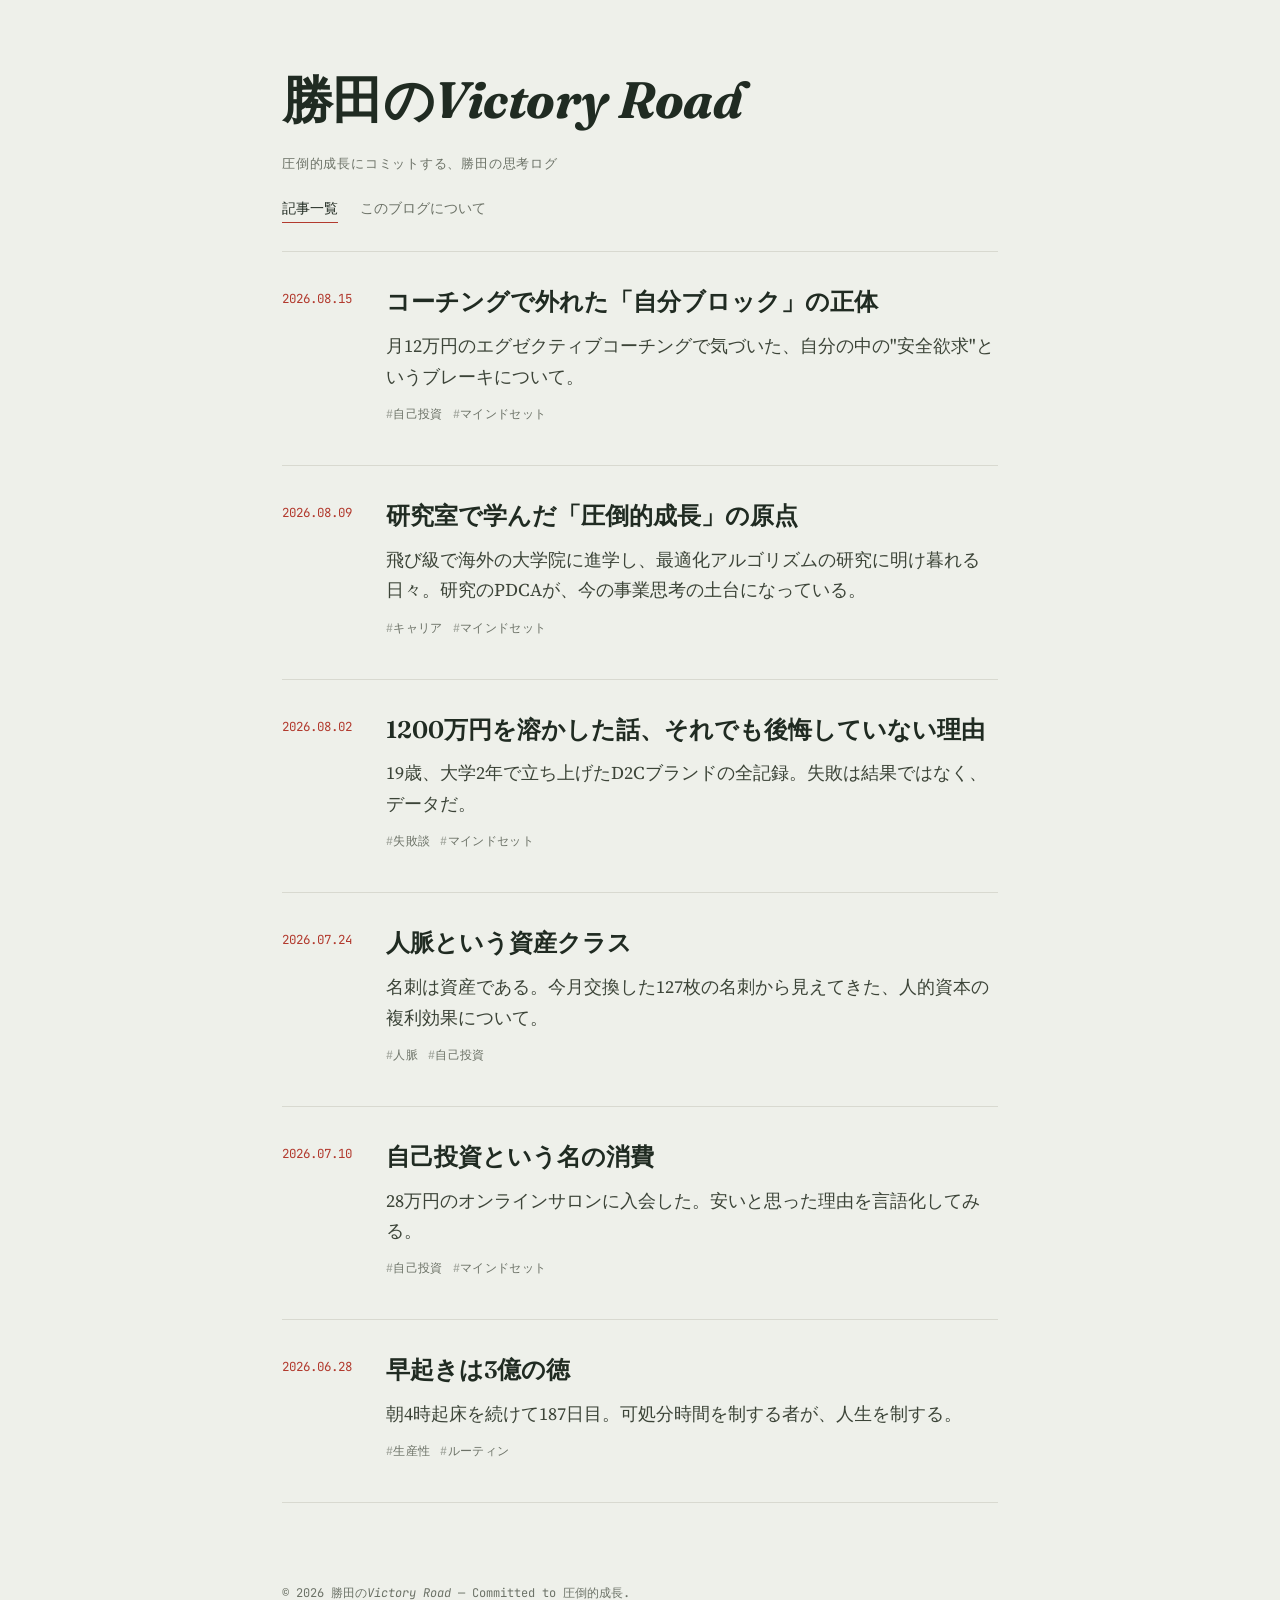
==== index.html @ 78a722af "Add files via upload" ====
<!DOCTYPE html>
<html lang="ja">
<head>
<meta charset="UTF-8">
<meta name="viewport" content="width=device-width, initial-scale=1.0">
<title>勝田のVictory Road</title>
<link rel="stylesheet" href="style.css">
</head>
<body>

<header class="site-header">
  <a href="index.html" class="site-title">勝田の<i>Victory Road</i></a>
  <p class="site-tagline">圧倒的成長にコミットする、勝田の思考ログ</p>
  <nav class="site-nav">
    <a href="index.html" aria-current="page">記事一覧</a>
    <a href="about.html">このブログについて</a>
  </nav>
</header>

<main class="notebook">
  <hr class="notebook-rule">
  <ul class="entries">

    <li class="entry">
      <span class="entry-date">2026.08.15</span>
      <div>
        <h2 class="entry-title"><a href="posts/post-6.html">コーチングで外れた「自分ブロック」の正体</a></h2>
        <p class="entry-excerpt">月12万円のエグゼクティブコーチングで気づいた、自分の中の"安全欲求"というブレーキについて。</p>
        <p class="entry-tags"><span>自己投資</span><span>マインドセット</span></p>
      </div>
    </li>

    <li class="entry">
      <span class="entry-date">2026.08.09</span>
      <div>
        <h2 class="entry-title"><a href="posts/post-5.html">研究室で学んだ「圧倒的成長」の原点</a></h2>
        <p class="entry-excerpt">飛び級で海外の大学院に進学し、最適化アルゴリズムの研究に明け暮れる日々。研究のPDCAが、今の事業思考の土台になっている。</p>
        <p class="entry-tags"><span>キャリア</span><span>マインドセット</span></p>
      </div>
    </li>

    <li class="entry">
      <span class="entry-date">2026.08.02</span>
      <div>
        <h2 class="entry-title"><a href="posts/post-4.html">1200万円を溶かした話、それでも後悔していない理由</a></h2>
        <p class="entry-excerpt">19歳、大学2年で立ち上げたD2Cブランドの全記録。失敗は結果ではなく、データだ。</p>
        <p class="entry-tags"><span>失敗談</span><span>マインドセット</span></p>
      </div>
    </li>

    <li class="entry">
      <span class="entry-date">2026.07.24</span>
      <div>
        <h2 class="entry-title"><a href="posts/post-3.html">人脈という資産クラス</a></h2>
        <p class="entry-excerpt">名刺は資産である。今月交換した127枚の名刺から見えてきた、人的資本の複利効果について。</p>
        <p class="entry-tags"><span>人脈</span><span>自己投資</span></p>
      </div>
    </li>

    <li class="entry">
      <span class="entry-date">2026.07.10</span>
      <div>
        <h2 class="entry-title"><a href="posts/post-2.html">自己投資という名の消費</a></h2>
        <p class="entry-excerpt">28万円のオンラインサロンに入会した。安いと思った理由を言語化してみる。</p>
        <p class="entry-tags"><span>自己投資</span><span>マインドセット</span></p>
      </div>
    </li>

    <li class="entry">
      <span class="entry-date">2026.06.28</span>
      <div>
        <h2 class="entry-title"><a href="posts/post-1.html">早起きは3億の徳</a></h2>
        <p class="entry-excerpt">朝4時起床を続けて187日目。可処分時間を制する者が、人生を制する。</p>
        <p class="entry-tags"><span>生産性</span><span>ルーティン</span></p>
      </div>
    </li>

  </ul>
</main>

<footer class="site-footer">
  © 2026 勝田の<i>Victory Road</i> — Committed to 圧倒的成長.
</footer>

</body>
</html>
---- style.css ----
/* =========================================================
   ノート・マージナリア — a reporter's-notebook journal theme
   ========================================================= */

@import url('https://fonts.googleapis.com/css2?family=Fraunces:opsz,wght@9..144,400;9..144,600;9..144,700&family=Source+Serif+4:ital,wght@0,400;0,600;1,400&family=JetBrains+Mono:wght@400;500&display=swap');

:root {
  --bg: #eef0ea;
  --surface: #f8f8f4;
  --ink: #202b22;
  --muted: #6c7267;
  --rule: #b23a2e;
  --rule-faint: rgba(178, 58, 46, 0.28);
  --line: #d8d9d0;

  --display: "Fraunces", Georgia, serif;
  --body: "Source Serif 4", Georgia, serif;
  --mono: "JetBrains Mono", "Courier New", monospace;

  --content-width: 680px;
  --margin-col: 84px;
}

* { box-sizing: border-box; }

html { scroll-behavior: smooth; }

@media (prefers-reduced-motion: reduce) {
  html { scroll-behavior: auto; }
  * { animation-duration: 0.01ms !important; transition-duration: 0.01ms !important; }
}

body {
  margin: 0;
  background: var(--bg);
  color: var(--ink);
  font-family: var(--body);
  font-size: 18px;
  line-height: 1.7;
  -webkit-font-smoothing: antialiased;
}

a { color: inherit; }
a:focus-visible, button:focus-visible { outline: 2px solid var(--rule); outline-offset: 3px; }

/* ---------- site header ---------- */

.site-header {
  max-width: calc(var(--content-width) + var(--margin-col));
  margin: 0 auto;
  padding: 56px 24px 28px;
}

.site-title {
  font-family: var(--display);
  font-weight: 700;
  font-optical-sizing: auto;
  font-size: clamp(2.2rem, 5vw, 3.2rem);
  letter-spacing: -0.01em;
  margin: 0;
  text-decoration: none;
  display: inline-block;
  color: var(--ink);
}

.site-tagline {
  margin: 10px 0 0;
  color: var(--muted);
  font-family: var(--mono);
  font-size: 0.82rem;
  letter-spacing: 0.06em;
  text-transform: uppercase;
}

.site-nav {
  margin-top: 22px;
  display: flex;
  gap: 22px;
  font-family: var(--mono);
  font-size: 0.85rem;
}

.site-nav a {
  text-decoration: none;
  color: var(--muted);
  border-bottom: 1px solid transparent;
  padding-bottom: 2px;
}

.site-nav a:hover, .site-nav a[aria-current="page"] {
  color: var(--ink);
  border-bottom-color: var(--rule);
}

/* ---------- notebook column (signature element) ---------- */

.notebook {
  max-width: calc(var(--content-width) + var(--margin-col));
  margin: 0 auto 80px;
  padding: 0 24px;
}

.notebook-rule {
  border: none;
  border-top: 1px solid var(--line);
  margin: 0 0 8px;
}

/* ---------- post list (index) ---------- */

.entries {
  list-style: none;
  margin: 24px 0 0;
  padding: 0;
}

.entry {
  display: grid;
  grid-template-columns: var(--margin-col) 1fr;
  column-gap: 20px;
  padding: 30px 0;
  border-bottom: 1px solid var(--line);
}

.entry:first-child { padding-top: 6px; }

.entry-date {
  font-family: var(--mono);
  font-size: 0.78rem;
  color: var(--rule);
  padding-top: 6px;
  white-space: nowrap;
}

.entry-title {
  font-family: var(--display);
  font-weight: 600;
  font-size: 1.5rem;
  margin: 0 0 8px;
}

.entry-title a {
  text-decoration: none;
  background-image: linear-gradient(var(--rule-faint), var(--rule-faint));
  background-repeat: no-repeat;
  background-size: 0% 2px;
  background-position: 0 100%;
  transition: background-size 0.25s ease;
}

.entry-title a:hover { background-size: 100% 2px; }

.entry-excerpt {
  margin: 0 0 10px;
  color: #3c4438;
}

.entry-tags {
  font-family: var(--mono);
  font-size: 0.72rem;
  color: var(--muted);
  letter-spacing: 0.03em;
}

.entry-tags span::before { content: "#"; opacity: 0.6; }
.entry-tags span { margin-right: 10px; }

/* ---------- single post ---------- */

.post {
  display: grid;
  grid-template-columns: var(--margin-col) 1fr;
  column-gap: 20px;
}

.post-margin {
  padding-top: 8px;
  font-family: var(--mono);
  font-size: 0.75rem;
  color: var(--rule);
  writing-mode: horizontal-tb;
}

.post-body { min-width: 0; }

.post-eyebrow {
  font-family: var(--mono);
  font-size: 0.78rem;
  color: var(--rule);
  margin-bottom: 10px;
}

.post-title {
  font-family: var(--display);
  font-weight: 700;
  font-size: clamp(1.9rem, 4vw, 2.6rem);
  line-height: 1.2;
  margin: 0 0 18px;
}

.post-body p { margin: 0 0 1.3em; }
.post-body h2 {
  font-family: var(--display);
  font-weight: 600;
  font-size: 1.35rem;
  margin: 2em 0 0.7em;
}
.post-body blockquote {
  margin: 1.6em 0;
  padding: 4px 0 4px 20px;
  border-left: 3px solid var(--rule);
  color: var(--muted);
  font-style: italic;
}

.back-link {
  display: inline-block;
  margin-top: 40px;
  font-family: var(--mono);
  font-size: 0.85rem;
  color: var(--muted);
  text-decoration: none;
  border-bottom: 1px solid var(--line);
}
.back-link:hover { color: var(--ink); border-bottom-color: var(--rule); }

/* ---------- about page ---------- */

.about-body { max-width: var(--content-width); }
.about-body p { margin: 0 0 1.3em; }

/* ---------- footer ---------- */

.site-footer {
  max-width: calc(var(--content-width) + var(--margin-col));
  margin: 0 auto;
  padding: 0 24px 60px;
  font-family: var(--mono);
  font-size: 0.75rem;
  color: var(--muted);
}

/* ---------- responsive ---------- */

@media (max-width: 560px) {
  :root { --margin-col: 56px; }
  body { font-size: 16.5px; }
  .entry, .post { grid-template-columns: 48px 1fr; column-gap: 12px; }
  .entry-date { font-size: 0.68rem; }
}
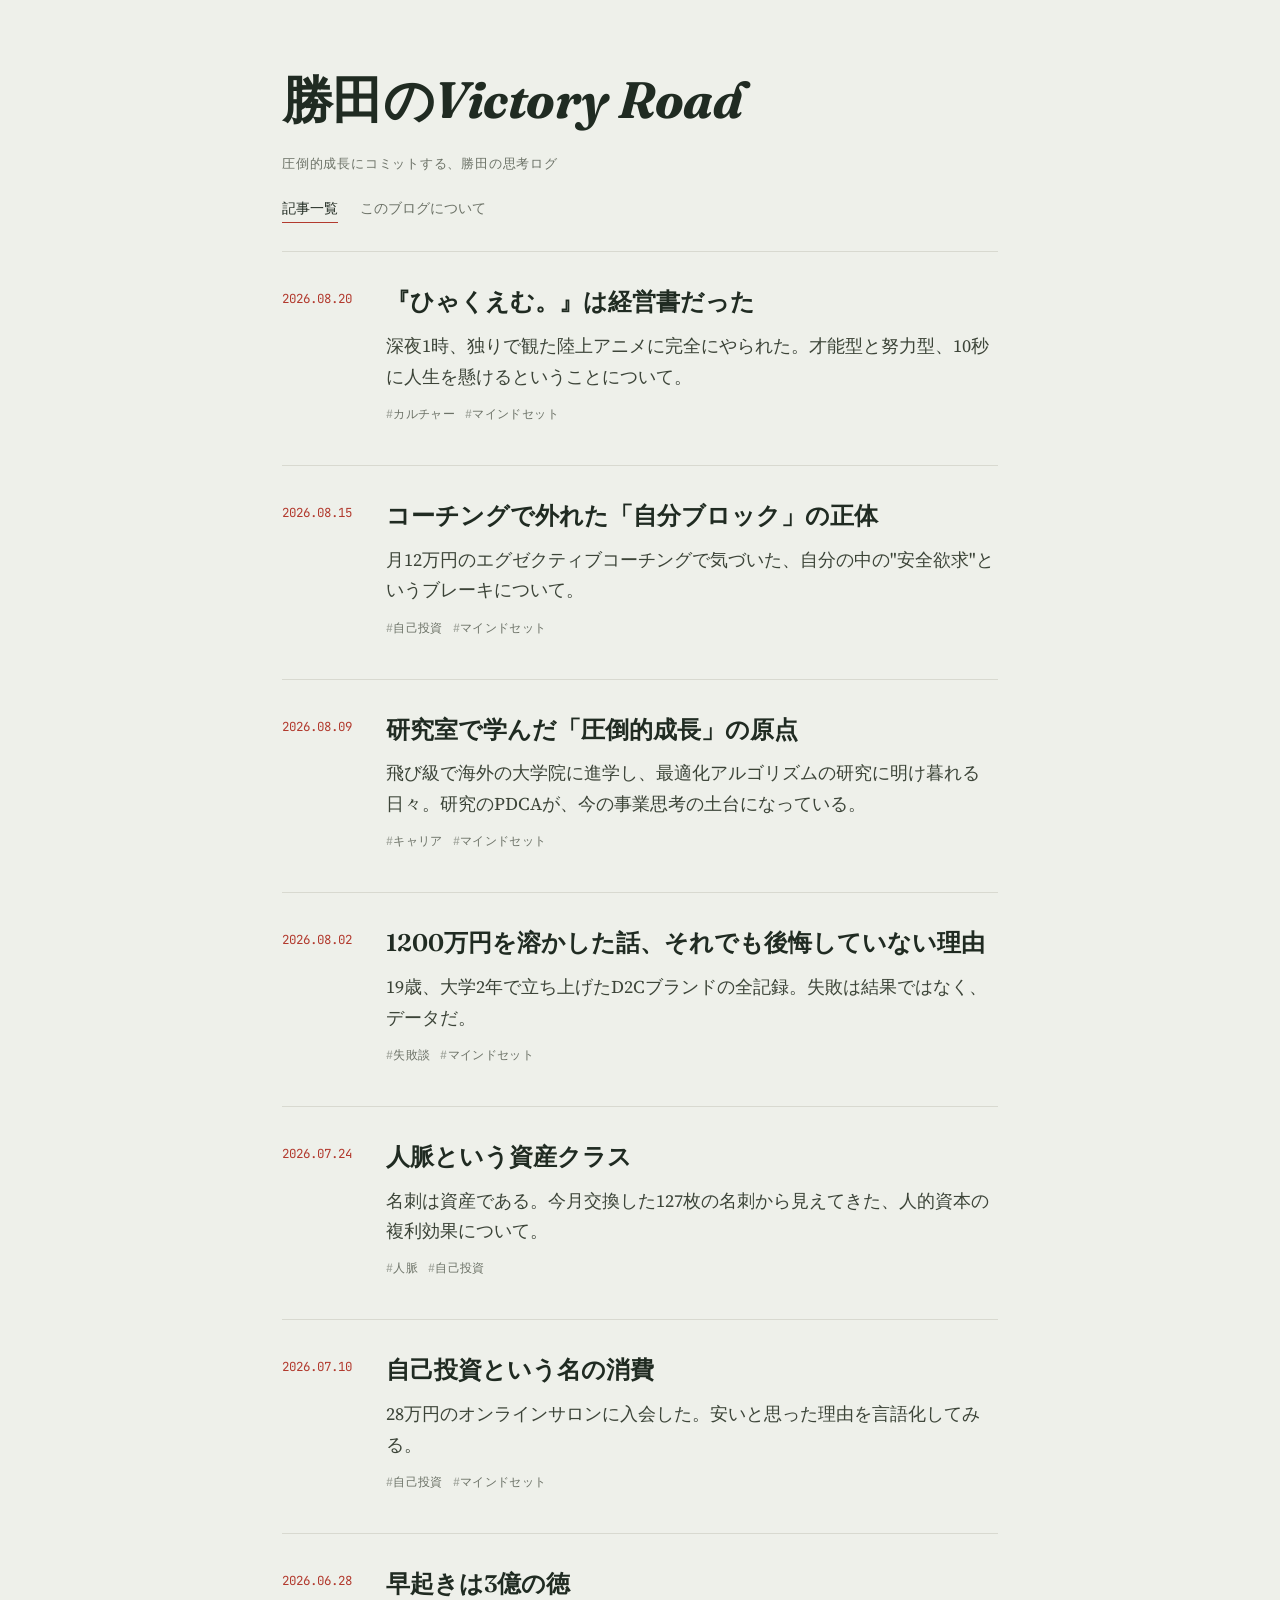
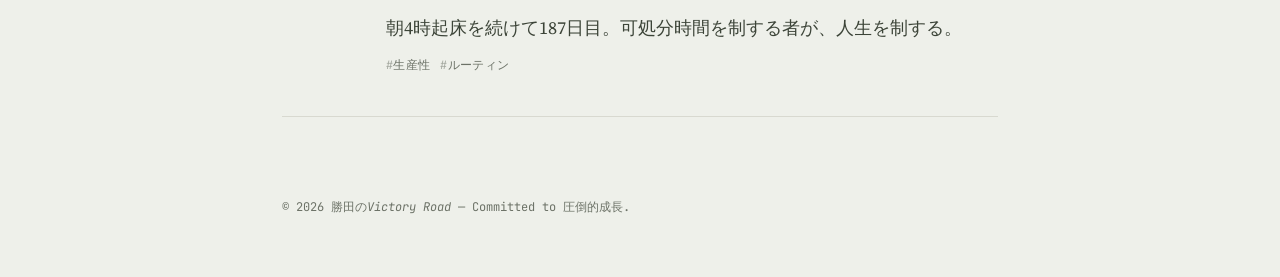
==== commit 5a1f03d2: "Add files via upload" ====
--- a/index.html
+++ b/index.html
@@ -20,6 +20,15 @@
 <main class="notebook">
   <hr class="notebook-rule">
   <ul class="entries">
+
+    <li class="entry">
+      <span class="entry-date">2026.08.20</span>
+      <div>
+        <h2 class="entry-title"><a href="posts/post-7.html">『ひゃくえむ。』は経営書だった</a></h2>
+        <p class="entry-excerpt">深夜1時、独りで観た陸上アニメに完全にやられた。才能型と努力型、10秒に人生を懸けるということについて。</p>
+        <p class="entry-tags"><span>カルチャー</span><span>マインドセット</span></p>
+      </div>
+    </li>
 
     <li class="entry">
       <span class="entry-date">2026.08.15</span>
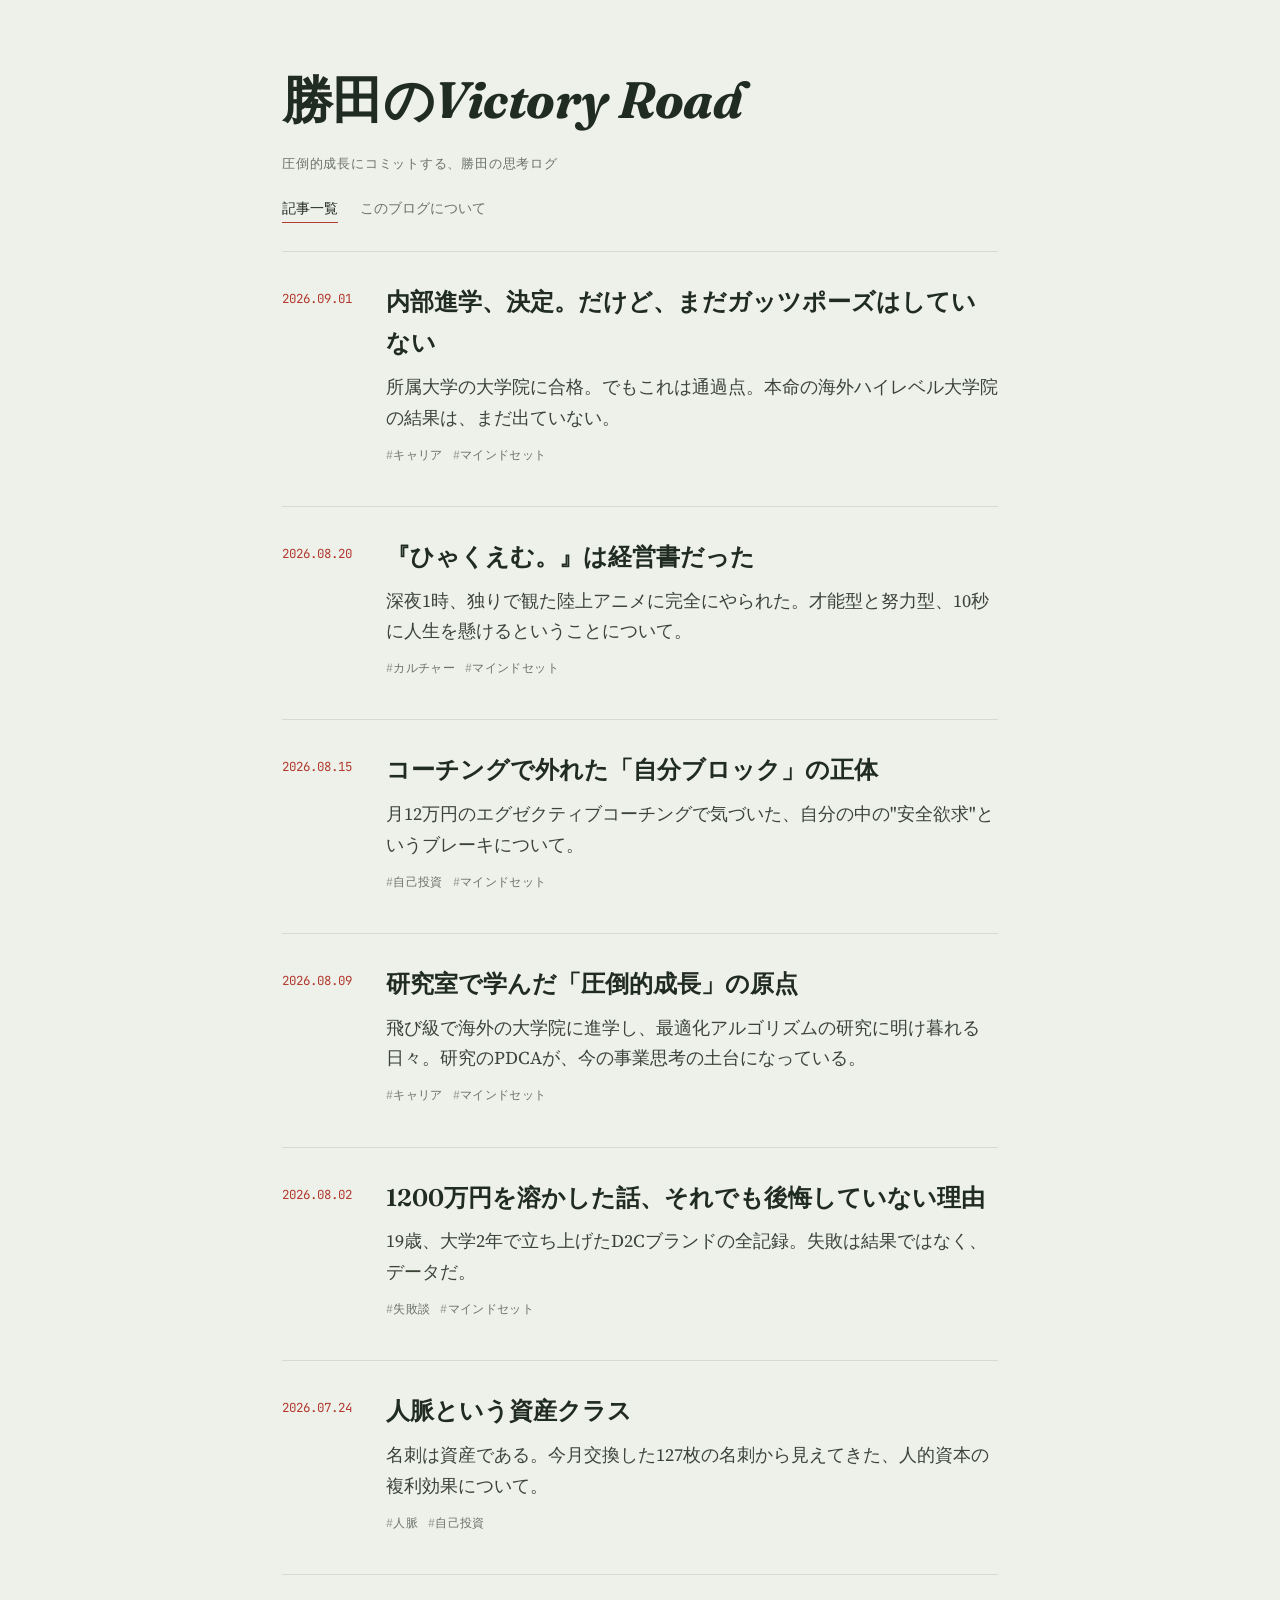
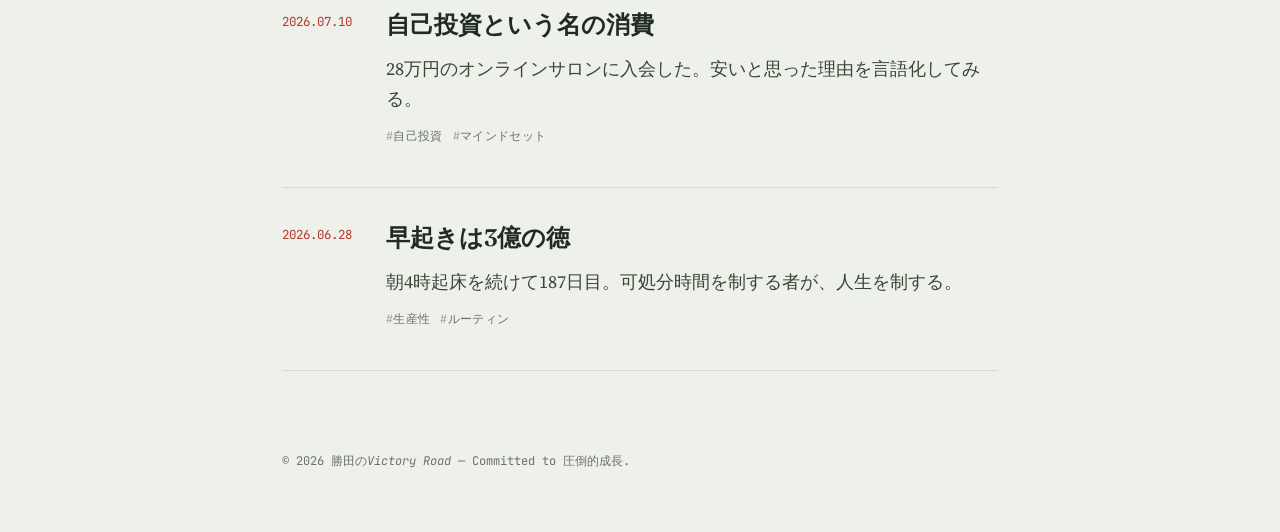
==== commit f4b85c06: "Add files via upload" ====
--- a/index.html
+++ b/index.html
@@ -20,6 +20,15 @@
 <main class="notebook">
   <hr class="notebook-rule">
   <ul class="entries">
+
+    <li class="entry">
+      <span class="entry-date">2026.09.01</span>
+      <div>
+        <h2 class="entry-title"><a href="posts/post-8.html">内部進学、決定。だけど、まだガッツポーズはしていない</a></h2>
+        <p class="entry-excerpt">所属大学の大学院に合格。でもこれは通過点。本命の海外ハイレベル大学院の結果は、まだ出ていない。</p>
+        <p class="entry-tags"><span>キャリア</span><span>マインドセット</span></p>
+      </div>
+    </li>
 
     <li class="entry">
       <span class="entry-date">2026.08.20</span>
